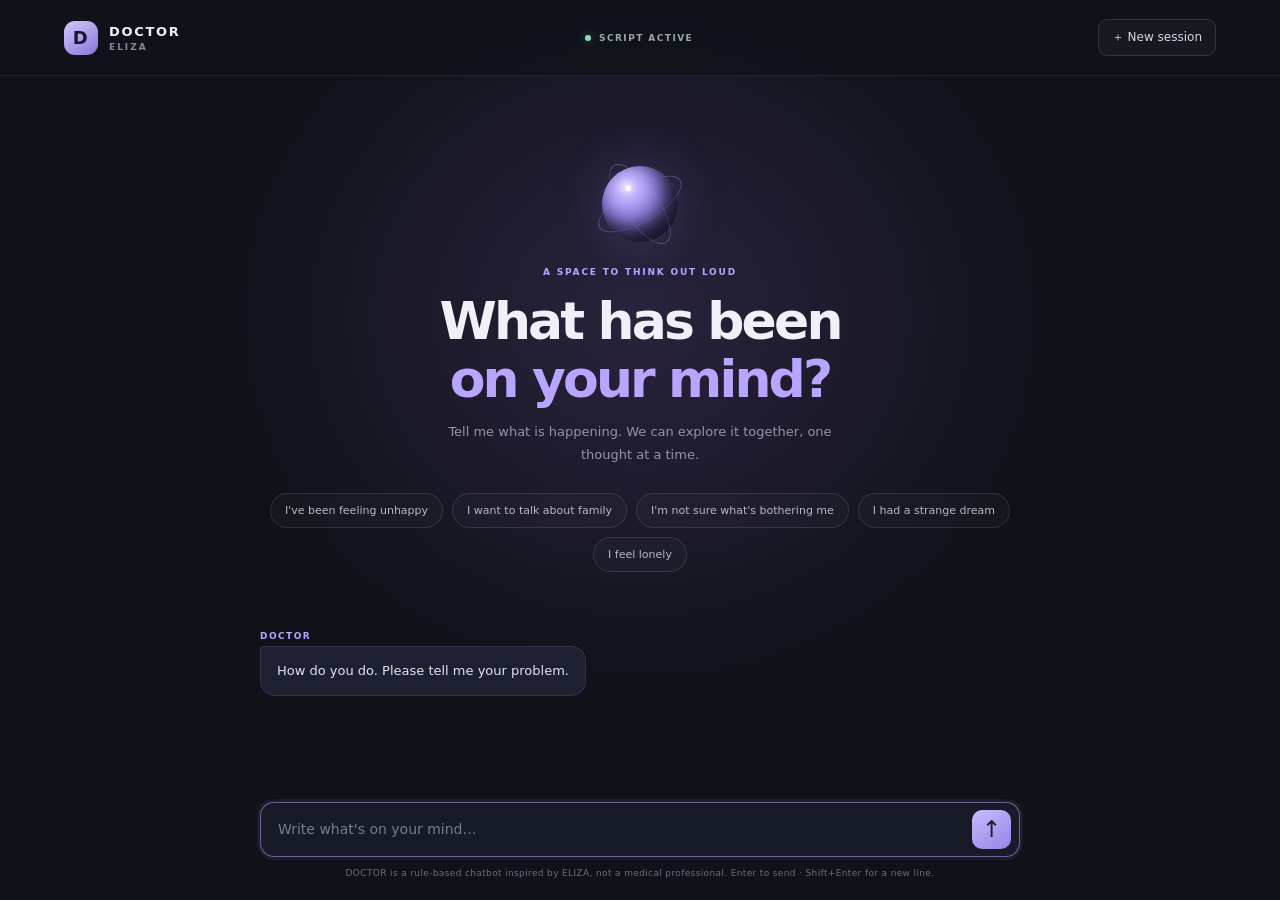
==== eliza.html @ b877c485 "Add files via upload" ====
<!doctype html>
<html lang="en">
<head>
  <meta charset="utf-8">
  <meta name="viewport" content="width=device-width,initial-scale=1">
  <meta name="theme-color" content="#10121a">
  <title>DOCTOR | ELIZA</title>
  <style>:root{color-scheme:dark;--bg:#10121a;--panel:#171a25;--line:#292d3b;--text:#f1f0f8;--muted:#9295a8;--accent:#b8a5ff;--accent2:#8d7be0}
*{box-sizing:border-box}
body{margin:0;min-height:100vh;background:radial-gradient(ellipse at 50% 35%,#29233d 0,transparent 45%),var(--bg);color:var(--text);font-family:Inter,ui-sans-serif,system-ui,-apple-system,"Segoe UI",sans-serif}
button,input,textarea{font:inherit}
button{cursor:pointer}
.app{height:100vh;height:100dvh;display:flex;flex-direction:column}
.topbar{height:76px;padding:0 clamp(20px,5vw,72px);display:flex;align-items:center;border-bottom:1px solid #ffffff10;background:#10121acc}
.brand{display:flex;align-items:center;gap:11px;color:var(--text);text-decoration:none;font-size:13px;font-weight:800;letter-spacing:.13em}
.brand-icon{width:34px;height:34px;display:grid;place-items:center;border-radius:11px;background:linear-gradient(145deg,#d3c8ff,#8875d6);color:#1b1730;font-size:18px}
.brand small{display:block;margin-top:3px;color:#89849f;font-size:9px;letter-spacing:.22em}
.status{margin:auto;display:flex;align-items:center;gap:8px;color:#9aa99f;font-size:9px;font-weight:700;letter-spacing:.16em}
.status i{width:6px;height:6px;border-radius:50%;background:#8cdbb5;box-shadow:0 0 10px #8cdbb577}
.new-session{border:1px solid #ffffff20;border-radius:9px;background:#ffffff08;color:#d8d5e4;padding:9px 13px;font-size:12px}
.new-session:hover{border-color:#b8a5ff88;background:#b8a5ff12}
.stage{width:min(760px,calc(100% - 36px));flex:1;min-height:0;margin:0 auto;display:flex;flex-direction:column;overflow-y:auto;padding:38px 0 24px;outline:0}
.welcome{text-align:center;margin:auto 0}.welcome[hidden]{display:none}.conversation:not(:empty){margin-bottom:auto}
.orb{width:76px;height:76px;margin:0 auto 25px;border-radius:50%;position:relative;background:radial-gradient(circle at 33% 28%,#f4eaff 0,#c6b4ff 13%,#8b78d8 42%,#302b51 78%);box-shadow:0 0 50px #a38cff35,inset -9px -10px 20px #171729;animation:drift 5s ease-in-out infinite}
.orb:before,.orb:after{content:"";position:absolute;inset:-9px;border:1px solid #b8a5ff55;border-radius:50%;transform:rotate(-30deg) scaleY(.38)}
.orb:after{transform:rotate(55deg) scaleY(.38)}
.orb span{position:absolute;top:20px;left:24px;width:5px;height:5px;border-radius:50%;background:#fff}
@keyframes drift{50%{transform:translateY(-5px)}}
.eyebrow{color:var(--accent);font-size:9px;font-weight:700;letter-spacing:.2em}
h1{margin:15px 0 12px;font-size:clamp(34px,5vw,52px);line-height:1.12;letter-spacing:-.055em}
h1 em{font-style:normal;color:var(--accent)}
.welcome-copy{max-width:430px;margin:0 auto;color:var(--muted);font-size:13px;line-height:1.8}
.prompts{display:flex;justify-content:center;flex-wrap:wrap;gap:9px;margin:26px auto 0}
.prompts button{border:1px solid #ffffff1c;border-radius:999px;background:#ffffff06;color:#b9b8c8;padding:10px 14px;font-size:11px;transition:.2s}
.prompts button:hover{border-color:#b8a5ff88;background:#b8a5ff12;color:white}
.conversation{display:flex;flex-direction:column;gap:15px;padding:8px 0 18px}
.msg{display:flex;flex-direction:column;gap:5px;max-width:80%;animation:rise .2s ease-out}.msg.user{align-self:flex-end;align-items:flex-end}.msg.bot{align-self:flex-start}.who{font-size:9px;font-weight:700;letter-spacing:.16em;text-transform:uppercase;color:#7f8398}.msg.bot .who{color:var(--accent)}.bubble{margin:0;max-width:100%;padding:13px 16px;border-radius:15px;font-size:13px;line-height:1.7;overflow-wrap:anywhere;white-space:pre-wrap;}
@keyframes rise{from{opacity:0;transform:translateY(5px)}to{opacity:1;transform:translateY(0)}}
.msg.bot .bubble{background:#1c2030;border:1px solid #b8a5ff24;border-top-left-radius:4px;color:#e4e1ef}
.msg.user .bubble{background:linear-gradient(135deg,#c7baff,#9583e5);border-top-right-radius:4px;color:#1b1730;font-weight:550}
.composer-area{width:min(760px,calc(100% - 36px));margin:0 auto;padding:12px 0 22px}
.composer{display:flex;gap:10px;padding:7px 8px 7px 17px;border:1px solid #ffffff25;border-radius:14px;background:#191d2bdc;box-shadow:0 14px 45px #0003}
.composer:focus-within{border-color:#b8a5ff88;box-shadow:0 0 0 3px #b8a5ff12}
.composer textarea{flex:1;min-width:0;border:0;outline:0;resize:none;background:transparent;color:var(--text);font-size:14px;line-height:1.5;padding:9px 0;max-height:140px}
.composer textarea::placeholder{color:#777b90}
.composer{align-items:flex-end}.send{width:39px;height:39px;border:0;border-radius:10px;background:linear-gradient(145deg,#c9bcff,#9583e5);color:#211b39;font-size:23px;line-height:1}
.send:hover{filter:brightness(1.1);transform:translateY(-1px)}
.send:disabled{opacity:.4;cursor:not-allowed}
.disclaimer{text-align:center;margin:11px 0 0;color:#686d81;font-size:9px;letter-spacing:.04em}
.sr-only{position:absolute;width:1px;height:1px;padding:0;margin:-1px;overflow:hidden;clip:rect(0,0,0,0);white-space:nowrap;border:0}
@media(max-width:600px){.topbar{height:66px;padding:0 16px}.status{font-size:8px}.new-session{padding:9px}.new-session span{display:none}.stage{padding:25px 0 18px}.welcome{margin:auto 0 22px}.orb{width:66px;height:66px}.prompts{flex-direction:column;align-items:stretch}.prompts button{text-align:left}.bubble{max-width:92%}.composer-area{padding-bottom:16px}}
@media(prefers-reduced-motion:reduce){*,*::before,*::after{animation-duration:.01ms!important;animation-iteration-count:1!important;transition:none!important}}
button:focus-visible,textarea:focus-visible,a:focus-visible{outline:2px solid var(--accent);outline-offset:2px}
.status[data-state=error] i{background:#ff8a8a;box-shadow:0 0 10px #ff8a8a77}.status[data-state=loading] i,.status[data-state=ended] i{background:#e3c46f;box-shadow:0 0 10px #e3c46f66}
.msg.typing .bubble{color:var(--muted);letter-spacing:.3em;animation:pulse 1s ease-in-out infinite}@keyframes pulse{50%{opacity:.4}}
.msg.error .bubble{border-color:#ff8a8a55}.retry{align-self:flex-start;margin-top:4px;border:1px solid #b8a5ff66;border-radius:9px;background:#b8a5ff14;color:var(--text);padding:8px 14px;font-size:12px}
@media(max-width:600px){.msg{max-width:92%}.composer textarea{font-size:16px}}
textarea:focus-visible{outline:0}
</style>
</head>
<body>
  <main class="app">
    <header class="topbar">
      <a class="brand" href="./"><span class="brand-icon">D</span><span>DOCTOR <small>ELIZA</small></span></a>
      <div class="status" id="status" data-state="loading" role="status"><i></i> <span id="status-text">LOADING SCRIPT</span></div>
      <button id="new-session" class="new-session" type="button">＋ <span>New session</span></button>
    </header>
    <section class="stage" id="stage" tabindex="-1">
      <div class="welcome" id="welcome">
        <div class="orb" aria-hidden="true"><span></span></div>
        <p class="eyebrow">A SPACE TO THINK OUT LOUD</p>
        <h1>What has been<br><em>on your mind?</em></h1>
        <p class="welcome-copy">Tell me what is happening. We can explore it together, one thought at a time.</p>
        <div class="prompts" id="prompts">
          <button type="button" data-prompt="I have been feeling unhappy lately.">I've been feeling unhappy</button>
          <button type="button" data-prompt="I want to talk about my family.">I want to talk about family</button>
          <button type="button" data-prompt="I am not sure what is bothering me.">I'm not sure what's bothering me</button>
          <button type="button" data-prompt="I dreamed about my childhood.">I had a strange dream</button>
          <button type="button" data-prompt="I feel lonely and nobody understands me.">I feel lonely</button>
        </div>
      </div>
      <div class="conversation" id="conversation" role="log" aria-live="polite" aria-label="Conversation with DOCTOR"></div>
    </section>
    <section class="composer-area">
      <form id="composer" class="composer">
        <label class="sr-only" for="message">Message DOCTOR</label>
        <textarea id="message" rows="1" maxlength="2000" autocomplete="off" enterkeyhint="send" placeholder="Write what's on your mind…" disabled></textarea>
        <button class="send" id="send" type="submit" aria-label="Send message" disabled>↑</button>
      </form>
      <p class="disclaimer">DOCTOR is a rule-based chatbot inspired by ELIZA, not a medical professional. Enter to send · Shift+Enter for a new line.</p>
    </section>
  </main>
  <script type="text/plain" id="doctor-script"># DOCTOR-style script for this project's ELIZA engine.
# This is a RECREATED script inspired by Joseph Weizenbaum's 1966 DOCTOR (Rogerian therapist).
# It is NOT the original historical script; rules and replies here are written for this project.
# Format: key: word [rank] / decomp: pattern (* = any words, @group = synonym word) / reasmb: reply ((n) = nth capture, goto KEY, newkey).

initial: How do you do. Please tell me your problem.
final: Goodbye. Thank you for talking to me.

quit: bye
quit: goodbye
quit: quit
quit: exit

pre: ive i have
pre: ill i will
pre: id i would
pre: gonna going to
pre: wanna want to
pre: mum mom
pre: mommy mom
pre: daddy dad
pre: parents family
pre: mama mom
pre: papa dad
pre: dont don't
pre: cant can't
pre: wont won't
pre: isnt isn't
pre: recollect remember
pre: recall remember
pre: dreamt dreamed
pre: dreams dream
pre: maybe perhaps
pre: certainly yes
pre: machine computer
pre: machines computer
pre: computers computer
pre: were was
pre: you're you are
pre: youre you are
pre: i'm i am
pre: im i am
pre: same alike
pre: identical alike
pre: equivalent alike
pre: apologize sorry
pre: apologise sorry

post: am are
post: i've you have
post: i'll you will
post: i'd you would
post: you've I have
post: you'll I will
post: you'd I would
post: your my
post: yours mine
post: me you
post: myself yourself
post: yourself myself
post: i you
post: you I
post: my your
post: mine yours
post: i'm you are

synon: belief feel think believe wish
synon: family mother mom mum father dad sister brother wife husband children child son daughter
synon: desire want need
synon: sad unhappy depressed sick miserable lonely
synon: happy elated glad better
synon: cannot can't
synon: afraid afraid scared frightened terrified anxious nervous worried
synon: angry angry mad furious annoyed upset irritated
synon: friendlike friend friends buddy
synon: workword work job boss school college exam exams homework teacher study class
synon: everyone everybody nobody noone
synon: be am is are was

key: xnone
  decomp: *
    reasmb: I'm not sure I understand you fully.
    reasmb: Please go on.
    reasmb: What does that suggest to you?
    reasmb: Do you feel strongly about discussing such things?
    reasmb: That is interesting. Please continue.
    reasmb: Tell me more about that.
    reasmb: Does talking about this bother you?
    reasmb: What makes you say that?
    reasmb: How does that make you feel?
    reasmb: Can you tell me a little more?

key: sorry
  decomp: *
    reasmb: Please don't apologise.
    reasmb: Apologies are not necessary.
    reasmb: What feelings do you have when you apologise?

key: remember 5
  decomp: * i remember *
    reasmb: Do you often think of (2)?
    reasmb: Does thinking of (2) bring anything else to mind?
    reasmb: What else do you remember?
    reasmb: Why do you remember (2) just now?
  decomp: * do you remember *
    reasmb: Did you think I would forget (2)?
    reasmb: Why do you think I should recall (2) now?
    reasmb: What about (2)?
    reasmb: goto what
  decomp: *
    reasmb: newkey

key: forget 5
  decomp: * i forget *
    reasmb: Can you think of why you might forget (2)?
    reasmb: Why can't you remember (2)?
    reasmb: How often do you think of (2)?
  decomp: *
    reasmb: newkey

key: if 3
  decomp: * if *
    reasmb: Do you think it's likely that (2)?
    reasmb: Do you wish that (2)?
    reasmb: What do you know about (2)?

key: dreamed 4
  decomp: * i dreamed *
    reasmb: Really, (2)?
    reasmb: Have you ever fantasized (2) while you were awake?
    reasmb: Have you ever dreamed (2) before?
    reasmb: goto dream
  decomp: *
    reasmb: goto dream

key: dream 3
  decomp: *
    reasmb: What does that dream suggest to you?
    reasmb: Do you dream often?
    reasmb: What persons appear in your dreams?
    reasmb: Do you believe that dreams have something to do with your problem?

key: perhaps
  decomp: *
    reasmb: You don't seem quite certain.
    reasmb: Why the uncertain tone?
    reasmb: Can't you be more positive?
    reasmb: You aren't sure?

key: name 15
  decomp: *
    reasmb: I am not interested in names.
    reasmb: I've told you before, I don't care about names. Please continue.

key: hello
  decomp: *
    reasmb: How do you do. Please state your problem.
    reasmb: Hi. What seems to be your problem?
key: hi
  decomp: *
    reasmb: goto hello
key: hey
  decomp: *
    reasmb: goto hello

key: computer 50
  decomp: *
    reasmb: Do computers worry you?
    reasmb: Why do you mention computers?
    reasmb: What do you think machines have to do with your problem?
    reasmb: Don't you think computers can help people?
    reasmb: What about machines worries you?

key: am
  decomp: * am i *
    reasmb: Do you believe you are (2)?
    reasmb: Would you want to be (2)?
    reasmb: What would it mean if you were (2)?
    reasmb: goto what
  decomp: *
    reasmb: Why do you say 'am'?
    reasmb: I don't understand that.

key: are
  decomp: * are you *
    reasmb: Why are you interested in whether I am (2) or not?
    reasmb: Would you prefer if I weren't (2)?
    reasmb: Do you sometimes think I am (2)?
    reasmb: goto what
  decomp: * are *
    reasmb: Did you think they might not be (2)?
    reasmb: Would you like it if they were not (2)?

key: your
  decomp: * your *
    reasmb: Why are you concerned over my (2)?
    reasmb: What about your own (2)?
    reasmb: Are you worried about someone else's (2)?

key: was 2
  decomp: * was i *
    reasmb: What if you were (2)?
    reasmb: Do you think you were (2)?
    reasmb: Were you (2)?
    reasmb: goto what
  decomp: * i was *
    reasmb: Were you really?
    reasmb: Why do you tell me you were (2) now?
  decomp: *
    reasmb: newkey

key: i
  decomp: * i @desire *
    reasmb: What would it mean to you if you got (3)?
    reasmb: Why do you want (3)?
    reasmb: Suppose you got (3) soon?
  decomp: * i am * @sad *
    reasmb: I am sorry to hear that you are (3).
    reasmb: Do you think that coming here will help you not to be (3)?
    reasmb: Can you explain what made you (3)?
  decomp: * i am * @happy *
    reasmb: What makes you (3) just now?
    reasmb: Can you explain why you are suddenly (3)?
  decomp: * i was *
    reasmb: goto was
  decomp: * i @belief i *
    reasmb: Do you really think so?
    reasmb: But you are not sure you (3).
  decomp: * i * @belief * you *
    reasmb: goto you
  decomp: * i am *
    reasmb: Is it because you are (2) that you came to me?
    reasmb: How long have you been (2)?
    reasmb: Do you enjoy being (2)?
  decomp: * i @cannot *
    reasmb: How do you know that you can't (3)?
    reasmb: Have you tried?
    reasmb: Perhaps you could (3) now.
  decomp: * i don't *
    reasmb: Don't you really (2)?
    reasmb: Why don't you (2)?
    reasmb: Does that trouble you?
  decomp: * i feel *
    reasmb: Tell me more about such feelings.
    reasmb: Do you often feel (2)?
    reasmb: Do you enjoy feeling (2)?
  decomp: * i * you *
    reasmb: Perhaps in your fantasies we (2) each other.
    reasmb: Do you wish to (2) me?
    reasmb: Do you (2) anyone else?
  decomp: * i @afraid *
    reasmb: What do you think is making you (3)?
    reasmb: Is being (3) something that happens often?
    reasmb: What would help you feel less (3)?
    reasmb: When you feel (3), what goes through your mind?
  decomp: * i am @angry *
    reasmb: What has made you (3)?
    reasmb: Do you often feel (3)?
    reasmb: What do you think lies behind feeling (3)?
    reasmb: How do you usually express being (3)?
  decomp: * i hate *
    reasmb: What is it about (2) that you hate?
    reasmb: Has hating (2) always been so strong?
    reasmb: What does hating (2) do for you?
  decomp: * i love *
    reasmb: What does loving (2) mean to you?
    reasmb: Tell me more about your feelings for (2).
    reasmb: How long have you felt this way about (2)?
  decomp: * i think *
    reasmb: Why do you think (2)?
    reasmb: Are you certain about that?
    reasmb: What makes you think (2)?
    reasmb: Have you always thought (2)?
  decomp: * i have *
    reasmb: Why do you tell me you have (2)?
    reasmb: How does having (2) affect you?
    reasmb: Tell me more about having (2).
  decomp: * i need *
    reasmb: Why do you need (2)?
    reasmb: Would getting (2) really help you?
    reasmb: What would it mean to you to have (2)?
  decomp: *
    reasmb: You say (2)?
    reasmb: Can you elaborate on that?
    reasmb: Do you say (2) for some special reason?

key: you
  decomp: * you remind me of *
    reasmb: goto alike
  decomp: * you are *
    reasmb: What makes you think I am (2)?
    reasmb: Does it please you to believe I am (2)?
    reasmb: Do you sometimes wish you were (2)?
  decomp: * you * me *
    reasmb: Why do you think I (2) you?
    reasmb: What makes you think I (2) you?
    reasmb: Suppose I did (2) you. What would that mean?
  decomp: * you *
    reasmb: We were discussing you, not me.
    reasmb: What are your feelings now?

key: yes
  decomp: *
    reasmb: You seem to be quite positive.
    reasmb: You are sure.
    reasmb: I see.
    reasmb: I understand.

key: no
  decomp: *
    reasmb: Are you saying no just to be negative?
    reasmb: You are being a bit negative.
    reasmb: Why not?
    reasmb: Why 'no'?

key: my 2
  decomp: $ * my *
    reasmb: Let's discuss further why your (2).
    reasmb: Earlier you said your (2).
  decomp: * my * @family *
    reasmb: Tell me more about your family.
    reasmb: Who else in your family (4)?
  decomp: * my *
    reasmb: Your (2)?
    reasmb: Why do you say your (2)?
    reasmb: Is it important to you that your (2)?

key: can
  decomp: * can you *
    reasmb: You believe I can (2), don't you?
    reasmb: goto what
    reasmb: You want me to be able to (2).
  decomp: * can i *
    reasmb: Whether or not you can (2) depends on you more than on me.
    reasmb: Do you want to be able to (2)?
    reasmb: goto what
  decomp: *
    reasmb: newkey

key: what
  decomp: *
    reasmb: Why do you ask?
    reasmb: Does that question interest you?
    reasmb: What is it you really want to know?
    reasmb: Are such questions much on your mind?
    reasmb: What answer would please you most?
    reasmb: What do you think?
    reasmb: What comes to mind when you ask that?

key: how
  decomp: *
    reasmb: goto what
key: when
  decomp: *
    reasmb: goto what
key: who
  decomp: *
    reasmb: goto what
key: where
  decomp: *
    reasmb: goto what

key: why
  decomp: * why don't you *
    reasmb: Do you believe I don't (2)?
    reasmb: Perhaps I will (2) in good time.
    reasmb: Should you (2) yourself?
    reasmb: goto what
  decomp: * why can't i *
    reasmb: Do you think you should be able to (2)?
    reasmb: Do you want to be able to (2)?
    reasmb: Do you believe this will help you to (2)?
    reasmb: Have you any idea why you can't (2)?
    reasmb: goto what
  decomp: *
    reasmb: goto what

key: because
  decomp: *
    reasmb: Is that the real reason?
    reasmb: Don't any other reasons come to mind?
    reasmb: What other reasons might there be?

key: everyone 2
  decomp: * @everyone *
    reasmb: Really, (2)?
    reasmb: Surely not (2).
    reasmb: Can you think of anyone in particular?
    reasmb: Who, for example?
    reasmb: Someone special perhaps?

key: always 1
  decomp: *
    reasmb: Can you think of a specific example?
    reasmb: When?
    reasmb: What incident are you thinking of?
    reasmb: Really, always?

key: alike 10
  decomp: *
    reasmb: In what way?
    reasmb: What resemblance do you see?
    reasmb: What does that similarity suggest to you?
    reasmb: What other connections do you see?

key: like 10
  decomp: * @be * like *
    reasmb: goto alike
  decomp: *
    reasmb: newkey

# --- topic keywords (recreated for this project) ---

key: family 4
  decomp: * family *
    reasmb: Tell me more about your family.
    reasmb: How do you get along with your family?
    reasmb: What role does your family play in how you feel?
    reasmb: Is your family important to you?
  decomp: *
    reasmb: goto family

key: mother 4
  decomp: * @family *
    reasmb: Tell me more about your (2).
    reasmb: How do you feel about your (2)?
    reasmb: What is your relationship with your (2) like?
    reasmb: Does your (2) have anything to do with how you feel?
    reasmb: What comes to mind when you think of your (2)?

key: father 4
  decomp: * @family *
    reasmb: Tell me more about your (2).
    reasmb: How do you feel about your (2)?
    reasmb: What is your relationship with your (2) like?
    reasmb: Does your (2) have anything to do with how you feel?
    reasmb: What comes to mind when you think of your (2)?

key: sister 4
  decomp: * @family *
    reasmb: Tell me more about your (2).
    reasmb: How do you feel about your (2)?
    reasmb: What is your relationship with your (2) like?
    reasmb: Does your (2) have anything to do with how you feel?
    reasmb: What comes to mind when you think of your (2)?

key: brother 4
  decomp: * @family *
    reasmb: Tell me more about your (2).
    reasmb: How do you feel about your (2)?
    reasmb: What is your relationship with your (2) like?
    reasmb: Does your (2) have anything to do with how you feel?
    reasmb: What comes to mind when you think of your (2)?

key: wife 4
  decomp: * @family *
    reasmb: Tell me more about your (2).
    reasmb: How do you feel about your (2)?
    reasmb: What is your relationship with your (2) like?
    reasmb: Does your (2) have anything to do with how you feel?
    reasmb: What comes to mind when you think of your (2)?

key: husband 4
  decomp: * @family *
    reasmb: Tell me more about your (2).
    reasmb: How do you feel about your (2)?
    reasmb: What is your relationship with your (2) like?
    reasmb: Does your (2) have anything to do with how you feel?
    reasmb: What comes to mind when you think of your (2)?

key: child 4
  decomp: * @family *
    reasmb: Tell me more about your (2).
    reasmb: How do you feel about your (2)?
    reasmb: What is your relationship with your (2) like?
    reasmb: Does your (2) have anything to do with how you feel?
    reasmb: What comes to mind when you think of your (2)?

key: children 4
  decomp: * @family *
    reasmb: Tell me more about your (2).
    reasmb: How do you feel about your (2)?
    reasmb: What is your relationship with your (2) like?
    reasmb: Does your (2) have anything to do with how you feel?
    reasmb: What comes to mind when you think of your (2)?

key: son 4
  decomp: * @family *
    reasmb: Tell me more about your (2).
    reasmb: How do you feel about your (2)?
    reasmb: What is your relationship with your (2) like?
    reasmb: Does your (2) have anything to do with how you feel?
    reasmb: What comes to mind when you think of your (2)?

key: daughter 4
  decomp: * @family *
    reasmb: Tell me more about your (2).
    reasmb: How do you feel about your (2)?
    reasmb: What is your relationship with your (2) like?
    reasmb: Does your (2) have anything to do with how you feel?
    reasmb: What comes to mind when you think of your (2)?

key: mom 4
  decomp: * mom *
    reasmb: Tell me more about your mother.
    reasmb: What was your mother like when you were younger?
    reasmb: How do you feel about your mother?
    reasmb: How does your mother relate to how you feel now?

key: dad 4
  decomp: * dad *
    reasmb: Tell me more about your father.
    reasmb: How did your father treat you?
    reasmb: How do you feel about your father?
    reasmb: Does your father have something to do with this?

key: friend 3
  decomp: * friend *
    reasmb: Tell me more about your friend.
    reasmb: What does your friendship mean to you?
    reasmb: Do your friends understand you?
    reasmb: How do your friends affect how you feel?

key: friends 3
  decomp: *
    reasmb: goto friend

key: lonely 3
  decomp: *
    reasmb: How long have you felt lonely?
    reasmb: What does being alone feel like for you?
    reasmb: Who would you like to be closer to?
    reasmb: When do you feel most alone?

key: alone 3
  decomp: *
    reasmb: goto lonely

key: love 3
  decomp: * love *
    reasmb: What does love mean to you?
    reasmb: Tell me more about love in your life.
    reasmb: Has love been difficult for you?
    reasmb: How do you feel when you think about love?

key: boyfriend 3
  decomp: *
    reasmb: Tell me about your relationship.
    reasmb: How do you feel about your partner?
    reasmb: What matters most to you in a relationship?
    reasmb: Is this relationship what you hoped it would be?

key: girlfriend 3
  decomp: *
    reasmb: goto boyfriend

key: afraid 3
  decomp: *
    reasmb: What are you afraid of?
    reasmb: Does being afraid happen often?
    reasmb: What do you think you fear most?
    reasmb: How do you cope when you feel afraid?

key: scared 3
  decomp: *
    reasmb: goto afraid

key: fear 3
  decomp: *
    reasmb: goto afraid

key: anxious 3
  decomp: *
    reasmb: What makes you anxious?
    reasmb: When do you notice this anxiety most?
    reasmb: What does the anxiety feel like?
    reasmb: What do you imagine might happen?

key: angry 3
  decomp: *
    reasmb: What makes you angry?
    reasmb: Who or what are you angry at?
    reasmb: How do you handle anger?
    reasmb: What do you think the anger is telling you?

key: mad 3
  decomp: *
    reasmb: goto angry

key: work 3
  decomp: *
    reasmb: Tell me more about your work.
    reasmb: How do you feel about your work?
    reasmb: Does your work trouble you?
    reasmb: What about your work comes to mind most?

key: job 3
  decomp: *
    reasmb: goto work

key: school 3
  decomp: *
    reasmb: What is school like for you?
    reasmb: How do you feel about your studies?
    reasmb: Does school cause you worry?
    reasmb: What would you change about school?

key: exam 3
  decomp: *
    reasmb: goto school

key: study 3
  decomp: *
    reasmb: goto school

key: sad 2
  decomp: *
    reasmb: Why do you think you feel sad?
    reasmb: How long have you felt sad?
    reasmb: What do you do when you feel sad?
    reasmb: What would make you feel less sad?

key: unhappy 2
  decomp: *
    reasmb: goto sad

key: happy 2
  decomp: *
    reasmb: What makes you feel happy?
    reasmb: Tell me more about what makes you happy.
    reasmb: Do you feel happy often?
    reasmb: What would make you happier?

key: childhood 3
  decomp: *
    reasmb: What was your childhood like?
    reasmb: What do you remember most from your childhood?
    reasmb: How does your childhood affect you today?
    reasmb: Tell me more about when you were a child.

key: never 1
  decomp: *
    reasmb: Never? Can you think of a time when it happened?
    reasmb: Why do you say never?
    reasmb: What would it mean if it did happen?
    reasmb: Is it really never?

key: tired 2
  decomp: *
    reasmb: What is making you tired?
    reasmb: Is it your body or your mind that is tired?
    reasmb: What would rest look like for you?

key: think 1
  decomp: * you think *
    reasmb: What do you think?
    reasmb: Does it matter what I think?
  decomp: *
    reasmb: newkey

key: feel 1
  decomp: * i feel *
    reasmb: Tell me more about such feelings.
    reasmb: Do you often feel (2)?
    reasmb: What do you think brings on feeling (2)?
    reasmb: Of what does feeling (2) remind you?
  decomp: *
    reasmb: newkey

key: die 3
  decomp: *
    reasmb: Thoughts like that can be heavy. How long have you been carrying them?
    reasmb: I'm only a simple program. If you may be in danger, please contact a local emergency number or someone you trust right now.

key: suicide 5
  decomp: *
    reasmb: I'm only a simple program and cannot help in a crisis. If you may harm yourself, please contact local emergency services or a crisis line, or reach out to someone you trust right now.
</script>
<script type="module">const MAX_WORDS = 80;
const normalize = v => String(v ?? "").toLowerCase().replace(/[\u2018\u2019]/g, "'").replace(/[^a-z0-9' ]/g, " ").replace(/\s+/g, " ").trim();
const words = s => s.split(" ").filter(Boolean);

function parseScript(source) {
  const d = { initial: "", final: "", quit: [], pre: new Map(), post: new Map(), synonyms: {}, keywords: [] };
  let key = null, dec = null, m;
  for (const raw of String(source).split(/\r?\n/)) {
    const line = raw.trim();
    if (!line || line.startsWith("#")) continue;
    if ((m = line.match(/^initial:\s*(.*)$/i))) d.initial = m[1];
    else if ((m = line.match(/^final:\s*(.*)$/i))) d.final = m[1];
    else if ((m = line.match(/^quit:\s*(.*)$/i))) d.quit.push(normalize(m[1]));
    else if ((m = line.match(/^pre:\s*(\S+)\s+(.+)$/i))) d.pre.set(m[1].toLowerCase(), m[2].toLowerCase());
    else if ((m = line.match(/^post:\s*(\S+)\s+(.+)$/i))) d.post.set(m[1].toLowerCase(), m[2]);
    else if ((m = line.match(/^synon:\s*(.+)$/i))) {
      const g = m[1].toLowerCase().split(/\s+/);
      for (const w of g) d.synonyms[w] = g;
      d.synonyms[g[0]] = g;
    } else if ((m = line.match(/^key:\s*(\S+)(?:\s+(-?\d+))?$/i))) {
      key = { word: m[1].toLowerCase(), rank: Number(m[2] || 0), decomps: [] };
      d.keywords.push(key); dec = null;
    } else if ((m = line.match(/^decomp:\s*(.*)$/i)) && key) {
      let p = m[1].toLowerCase().trim(), memory = false;
      if (p.startsWith("$")) { memory = true; p = p.slice(1).trim(); }
      key.decomps.push(dec = { pattern: words(p), memory, replies: [], cursor: 0 });
    } else if ((m = line.match(/^reasmb:\s*(.*)$/i)) && dec) dec.replies.push(m[1]);
  }
  d.byWord = new Map(d.keywords.map(k => [k.word, k]));
  return d;
}

// Wildcard matcher: "*" = any run of words (shortest first), "@group" = one synonym word (captured).
// Failed (pattern, position) pairs are memoised, so matching stays polynomial on long input.
function match(pattern, input, syn) {
  const dead = new Set();
  const walk = (pi, wi, caps) => {
    const id = pi * 1000 + wi;
    if (dead.has(id)) return null;
    let res = null;
    if (pi === pattern.length) res = wi === input.length ? caps : null;
    else {
      const t = pattern[pi];
      if (t === "*") {
        for (let end = wi; end <= input.length && !res; end++) res = walk(pi + 1, end, [...caps, input.slice(wi, end).join(" ")]);
      } else if (t[0] === "@") {
        const g = syn[t.slice(1)] || [t.slice(1)];
        if (wi < input.length && g.includes(input[wi])) res = walk(pi + 1, wi + 1, [...caps, input[wi]]);
      } else if (wi < input.length && input[wi] === t) res = walk(pi + 1, wi + 1, caps);
    }
    if (!res) dead.add(id);
    return res;
  };
  return walk(0, 0, []);
}

class ElizaEngine {
  constructor(script) {
    this.data = parseScript(script);
    if (!this.data.keywords.length) throw new Error("The script contains no keywords.");
    this.reset();
  }

  get greeting() { return this.data.initial || "How do you do. Please tell me your problem."; }

  reset() {
    this.closed = false; this.memory = []; this.last = "";
    for (const k of this.data.keywords) for (const d of k.decomps) d.cursor = 0;
  }

  reflect(text) {
    const w = words(text), out = [];
    for (let i = 0; i < w.length; i++) {
      if (w[i] === "you" && w[i + 1] === "are") { out.push("I", "am"); i++; }
      else if (w[i] === "you" && i === w.length - 1 && i > 0) out.push("me");
      else out.push(this.data.post.get(w[i]) ?? w[i]);
    }
    return out.join(" ").replace(/\byou was\b/g, "you were");
  }

  fill(template, caps) {
    const text = template.replace(/\((\d+)\)/g, (_, n) => this.reflect(caps[n - 1] || "")).replace(/\s+([?.!,])/g, "$1").replace(/\s+/g, " ").trim();
    return text.charAt(0).toUpperCase() + text.slice(1);
  }

  // Returns a reply string, or null for "try the next keyword" (NEWKEY).
  apply(key, input, depth = 0) {
    if (!key || depth > 8) return null;
    for (const dec of key.decomps) {
      const caps = match(dec.pattern, input, this.data.synonyms);
      if (!caps || !dec.replies.length) continue;
      const reply = dec.replies[dec.cursor++ % dec.replies.length];
      if (dec.memory) { this.memory.push(this.fill(reply, caps)); continue; }
      if (reply.toLowerCase() === "newkey") return null;
      const go = reply.match(/^goto\s+(\S+)$/i);
      if (go) {
        const out = this.apply(this.data.byWord.get(go[1].toLowerCase()), input, depth + 1);
        if (out) return out;
        continue;
      }
      return this.fill(reply, caps);
    }
    return null;
  }

  respond(message) {
    const raw = String(message ?? "").slice(0, 2000);
    let text = normalize(raw);
    if (!text) return { text: this.pick("xnone", [], "Please go on."), done: false };
    const sub = t => words(t).map(w => this.data.pre.get(w) ?? w).join(" ");
    const clean = sub(text);
    const w0 = words(clean);
    if (w0.length <= 2 && w0.some(w => this.data.quit.includes(w)) || this.data.quit.includes(clean)) {
      this.closed = true;
      return { text: this.data.final || "Goodbye.", done: true };
    }
    // Classic clause handling: use the first clause (split at . , ; ! ?) that holds a keyword.
    const clauses = raw.split(/[.,;!?]+/).map(c => words(sub(normalize(c))).slice(0, MAX_WORDS)).filter(c => c.length);
    const known = c => c.filter(w => this.data.byWord.has(w) && w !== "xnone");
    const clause = clauses.find(c => known(c).length) || words(clean).slice(0, MAX_WORDS);
    const found = [...new Set(known(clause))].map(w => this.data.byWord.get(w))
      .sort((a, b) => b.rank - a.rank || clause.indexOf(a.word) - clause.indexOf(b.word));
    for (const key of found) {
      const out = this.apply(key, clause);
      if (out) { this.last = out; return { text: out, done: false, keyword: key.word }; }
    }
    if (this.memory.length) return { text: this.memory.shift(), done: false, keyword: "memory" };
    return { text: this.pick("xnone", clause, "Please go on."), done: false, keyword: "xnone" };
  }

  pick(word, input, fallback) {
    return this.apply(this.data.byWord.get(word), input) || fallback;
  }
}


const $ = s => document.querySelector(s);
const stage = $("#stage"), log = $("#conversation"), form = $("#composer"), input = $("#message"), send = $("#send");
const welcome = $("#welcome"), prompts = $("#prompts"), newBtn = $("#new-session"), statusEl = $("#status"), statusText = $("#status-text");
const reduceMotion = matchMedia("(prefers-reduced-motion: reduce)").matches;
const touch = matchMedia("(pointer: coarse)").matches;
let engine = null, token = 0, busy = false;

function setStatus(state, text) { statusEl.dataset.state = state; statusText.textContent = text; }
function scrollDown() { stage.scrollTo({ top: stage.scrollHeight, behavior: reduceMotion ? "auto" : "smooth" }); }

function addMessage(text, role, extra = "") {
  const row = document.createElement("article");
  row.className = `msg ${role} ${extra}`.trim();
  const who = document.createElement("span");
  who.className = "who";
  who.textContent = role === "user" ? "You" : "DOCTOR";
  const bubble = document.createElement("p");
  bubble.className = "bubble";
  bubble.textContent = text;
  row.append(who, bubble);
  log.append(row);
  scrollDown();
  return row;
}

function setComposer(enabled, placeholder) {
  input.disabled = !enabled;
  send.disabled = !enabled;
  if (placeholder) input.placeholder = placeholder;
}

function showError(message) {
  engine = null;
  log.replaceChildren();
  welcome.hidden = true;
  setStatus("error", "SCRIPT UNAVAILABLE");
  setComposer(false, "DOCTOR is unavailable.");
  const row = addMessage(`Unable to start DOCTOR: ${message}`, "bot", "error");
  const retry = document.createElement("button");
  retry.type = "button";
  retry.className = "retry";
  retry.textContent = "Try again";
  retry.addEventListener("click", startSession, { once: true });
  row.append(retry);
  retry.focus();
}

async function loadScript() {
  const inline = $("#doctor-script");
  if (inline) return inline.textContent;
  const res = await fetch("./doctor.script", { cache: "no-store" });
  if (!res.ok) throw new Error(`the dialogue script could not be loaded (HTTP ${res.status}). If you opened this file directly, serve the folder over http instead.`);
  return res.text();
}

async function startSession() {
  const mine = ++token;
  busy = false;
  log.replaceChildren();
  welcome.hidden = false;
  setComposer(false, "Loading DOCTOR…");
  setStatus("loading", "LOADING SCRIPT");
  try {
    const source = await loadScript();
    if (mine !== token) return;
    if (!engine) engine = new ElizaEngine(source);
    else engine.reset();
    setStatus("ready", "SCRIPT ACTIVE");
    setComposer(true, "Write what's on your mind…");
    addMessage(engine.greeting, "bot");
    if (!touch) input.focus();
  } catch (error) {
    if (mine === token) showError(error.message || String(error));
  }
}

function submitMessage(value) {
  const message = String(value).trim();
  if (!message || !engine || engine.closed || busy) return;
  busy = true;
  welcome.hidden = true;
  addMessage(message, "user");
  input.value = "";
  autosize();
  const mine = token;
  let result;
  try { result = engine.respond(message); }
  catch (error) { console.error(error); result = { text: "I'm sorry, something went wrong in my thinking. Please go on.", done: false }; }
  const typing = addMessage("…", "bot", "typing");
  setTimeout(() => {
    if (mine !== token) return;
    typing.remove();
    addMessage(result.text, "bot");
    busy = false;
    if (result.done) {
      setStatus("ended", "SESSION ENDED");
      setComposer(false, "Session ended. Start a new session to continue.");
      newBtn.focus();
    } else input.focus();
  }, reduceMotion ? 0 : Math.min(300 + result.text.length * 12, 1000));
}

function autosize() {
  input.style.height = "auto";
  input.style.height = Math.min(input.scrollHeight, 140) + "px";
}

form.addEventListener("submit", e => { e.preventDefault(); submitMessage(input.value); });
input.addEventListener("input", autosize);
input.addEventListener("keydown", e => {
  if (e.key === "Enter" && !e.shiftKey && !e.isComposing) { e.preventDefault(); form.requestSubmit(); }
});
prompts.addEventListener("click", e => {
  const b = e.target.closest("button[data-prompt]");
  if (b) submitMessage(b.dataset.prompt);
});
newBtn.addEventListener("click", startSession);

startSession();
</script>
  <noscript><p style="text-align:center;color:#ccc">DOCTOR needs JavaScript to run.</p></noscript>
</body>
</html>
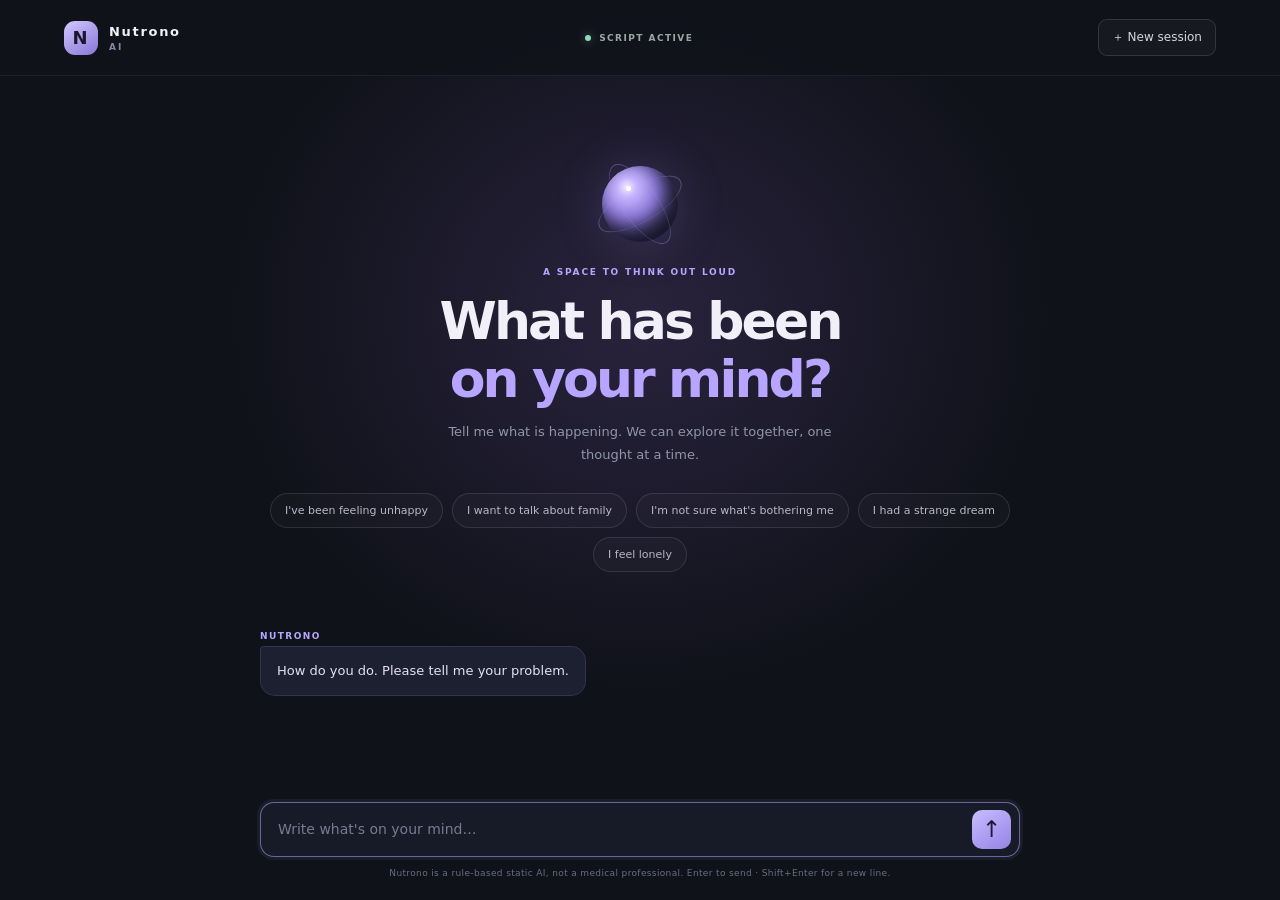
==== commit 5a6398f3: "feat: rename DOCTOR to Nutrono in UI (roadmap 0.1)" ====
--- a/eliza.html
+++ b/eliza.html
@@ -4,7 +4,7 @@
   <meta charset="utf-8">
   <meta name="viewport" content="width=device-width,initial-scale=1">
   <meta name="theme-color" content="#10121a">
-  <title>DOCTOR | ELIZA</title>
+  <title>Nutrono | Static AI</title>
   <style>:root{color-scheme:dark;--bg:#10121a;--panel:#171a25;--line:#292d3b;--text:#f1f0f8;--muted:#9295a8;--accent:#b8a5ff;--accent2:#8d7be0}
 *{box-sizing:border-box}
 body{margin:0;min-height:100vh;background:radial-gradient(ellipse at 50% 35%,#29233d 0,transparent 45%),var(--bg);color:var(--text);font-family:Inter,ui-sans-serif,system-ui,-apple-system,"Segoe UI",sans-serif}
@@ -61,7 +61,7 @@
 <body>
   <main class="app">
     <header class="topbar">
-      <a class="brand" href="./"><span class="brand-icon">D</span><span>DOCTOR <small>ELIZA</small></span></a>
+      <a class="brand" href="./"><span class="brand-icon">N</span><span>Nutrono <small>AI</small></span></a>
       <div class="status" id="status" data-state="loading" role="status"><i></i> <span id="status-text">LOADING SCRIPT</span></div>
       <button id="new-session" class="new-session" type="button">＋ <span>New session</span></button>
     </header>
@@ -79,15 +79,15 @@
           <button type="button" data-prompt="I feel lonely and nobody understands me.">I feel lonely</button>
         </div>
       </div>
-      <div class="conversation" id="conversation" role="log" aria-live="polite" aria-label="Conversation with DOCTOR"></div>
+      <div class="conversation" id="conversation" role="log" aria-live="polite" aria-label="Conversation with Nutrono"></div>
     </section>
     <section class="composer-area">
       <form id="composer" class="composer">
-        <label class="sr-only" for="message">Message DOCTOR</label>
+        <label class="sr-only" for="message">Message Nutrono</label>
         <textarea id="message" rows="1" maxlength="2000" autocomplete="off" enterkeyhint="send" placeholder="Write what's on your mind…" disabled></textarea>
         <button class="send" id="send" type="submit" aria-label="Send message" disabled>↑</button>
       </form>
-      <p class="disclaimer">DOCTOR is a rule-based chatbot inspired by ELIZA, not a medical professional. Enter to send · Shift+Enter for a new line.</p>
+      <p class="disclaimer">Nutrono is a rule-based static AI, not a medical professional. Enter to send · Shift+Enter for a new line.</p>
     </section>
   </main>
   <script type="text/plain" id="doctor-script"># DOCTOR-style script for this project's ELIZA engine.
@@ -919,7 +919,7 @@
   row.className = `msg ${role} ${extra}`.trim();
   const who = document.createElement("span");
   who.className = "who";
-  who.textContent = role === "user" ? "You" : "DOCTOR";
+  who.textContent = role === "user" ? "You" : "Nutrono";
   const bubble = document.createElement("p");
   bubble.className = "bubble";
   bubble.textContent = text;
@@ -940,8 +940,8 @@
   log.replaceChildren();
   welcome.hidden = true;
   setStatus("error", "SCRIPT UNAVAILABLE");
-  setComposer(false, "DOCTOR is unavailable.");
-  const row = addMessage(`Unable to start DOCTOR: ${message}`, "bot", "error");
+  setComposer(false, "Nutrono is unavailable.");
+  const row = addMessage(`Unable to start Nutrono: ${message}`, "bot", "error");
   const retry = document.createElement("button");
   retry.type = "button";
   retry.className = "retry";
@@ -964,7 +964,7 @@
   busy = false;
   log.replaceChildren();
   welcome.hidden = false;
-  setComposer(false, "Loading DOCTOR…");
+  setComposer(false, "Loading Nutrono…");
   setStatus("loading", "LOADING SCRIPT");
   try {
     const source = await loadScript();
@@ -1024,6 +1024,6 @@
 
 startSession();
 </script>
-  <noscript><p style="text-align:center;color:#ccc">DOCTOR needs JavaScript to run.</p></noscript>
+  <noscript><p style="text-align:center;color:#ccc">Nutrono needs JavaScript to run.</p></noscript>
 </body>
 </html>
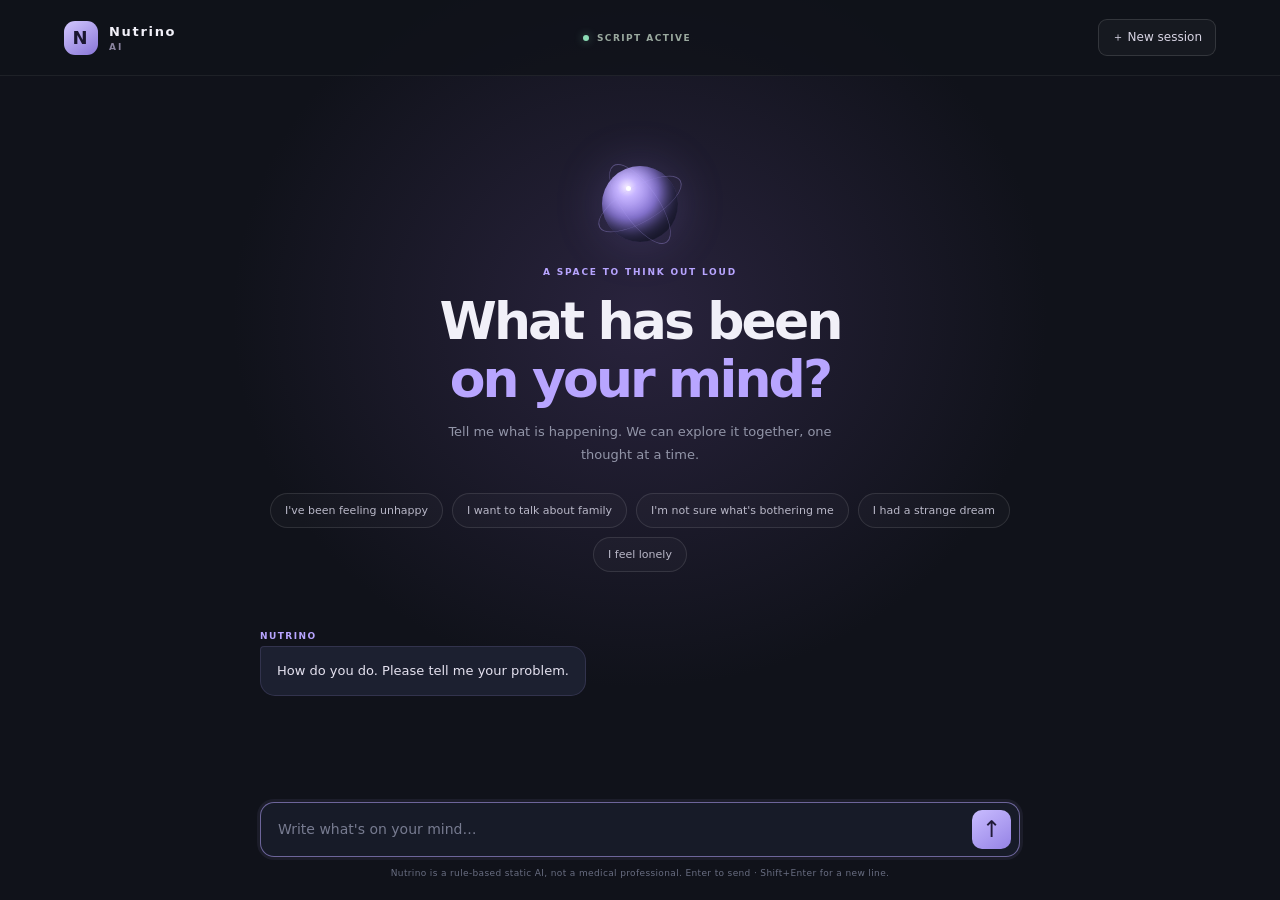
==== commit eb15d692: "chore: final name is Nutrino, replace Nutrono everywhere (roadmap 0.3) Co-Authored-By: Claude Sonnet" ====
--- a/eliza.html
+++ b/eliza.html
@@ -4,7 +4,7 @@
   <meta charset="utf-8">
   <meta name="viewport" content="width=device-width,initial-scale=1">
   <meta name="theme-color" content="#10121a">
-  <title>Nutrono | Static AI</title>
+  <title>Nutrino | Static AI</title>
   <style>:root{color-scheme:dark;--bg:#10121a;--panel:#171a25;--line:#292d3b;--text:#f1f0f8;--muted:#9295a8;--accent:#b8a5ff;--accent2:#8d7be0}
 *{box-sizing:border-box}
 body{margin:0;min-height:100vh;background:radial-gradient(ellipse at 50% 35%,#29233d 0,transparent 45%),var(--bg);color:var(--text);font-family:Inter,ui-sans-serif,system-ui,-apple-system,"Segoe UI",sans-serif}
@@ -61,7 +61,7 @@
 <body>
   <main class="app">
     <header class="topbar">
-      <a class="brand" href="./"><span class="brand-icon">N</span><span>Nutrono <small>AI</small></span></a>
+      <a class="brand" href="./"><span class="brand-icon">N</span><span>Nutrino <small>AI</small></span></a>
       <div class="status" id="status" data-state="loading" role="status"><i></i> <span id="status-text">LOADING SCRIPT</span></div>
       <button id="new-session" class="new-session" type="button">＋ <span>New session</span></button>
     </header>
@@ -79,15 +79,15 @@
           <button type="button" data-prompt="I feel lonely and nobody understands me.">I feel lonely</button>
         </div>
       </div>
-      <div class="conversation" id="conversation" role="log" aria-live="polite" aria-label="Conversation with Nutrono"></div>
+      <div class="conversation" id="conversation" role="log" aria-live="polite" aria-label="Conversation with Nutrino"></div>
     </section>
     <section class="composer-area">
       <form id="composer" class="composer">
-        <label class="sr-only" for="message">Message Nutrono</label>
+        <label class="sr-only" for="message">Message Nutrino</label>
         <textarea id="message" rows="1" maxlength="2000" autocomplete="off" enterkeyhint="send" placeholder="Write what's on your mind…" disabled></textarea>
         <button class="send" id="send" type="submit" aria-label="Send message" disabled>↑</button>
       </form>
-      <p class="disclaimer">Nutrono is a rule-based static AI, not a medical professional. Enter to send · Shift+Enter for a new line.</p>
+      <p class="disclaimer">Nutrino is a rule-based static AI, not a medical professional. Enter to send · Shift+Enter for a new line.</p>
     </section>
   </main>
   <script type="text/plain" id="doctor-script"># DOCTOR-style script for this project's ELIZA engine.
@@ -919,7 +919,7 @@
   row.className = `msg ${role} ${extra}`.trim();
   const who = document.createElement("span");
   who.className = "who";
-  who.textContent = role === "user" ? "You" : "Nutrono";
+  who.textContent = role === "user" ? "You" : "Nutrino";
   const bubble = document.createElement("p");
   bubble.className = "bubble";
   bubble.textContent = text;
@@ -940,8 +940,8 @@
   log.replaceChildren();
   welcome.hidden = true;
   setStatus("error", "SCRIPT UNAVAILABLE");
-  setComposer(false, "Nutrono is unavailable.");
-  const row = addMessage(`Unable to start Nutrono: ${message}`, "bot", "error");
+  setComposer(false, "Nutrino is unavailable.");
+  const row = addMessage(`Unable to start Nutrino: ${message}`, "bot", "error");
   const retry = document.createElement("button");
   retry.type = "button";
   retry.className = "retry";
@@ -964,7 +964,7 @@
   busy = false;
   log.replaceChildren();
   welcome.hidden = false;
-  setComposer(false, "Loading Nutrono…");
+  setComposer(false, "Loading Nutrino…");
   setStatus("loading", "LOADING SCRIPT");
   try {
     const source = await loadScript();
@@ -1024,6 +1024,6 @@
 
 startSession();
 </script>
-  <noscript><p style="text-align:center;color:#ccc">Nutrono needs JavaScript to run.</p></noscript>
+  <noscript><p style="text-align:center;color:#ccc">Nutrino needs JavaScript to run.</p></noscript>
 </body>
 </html>
